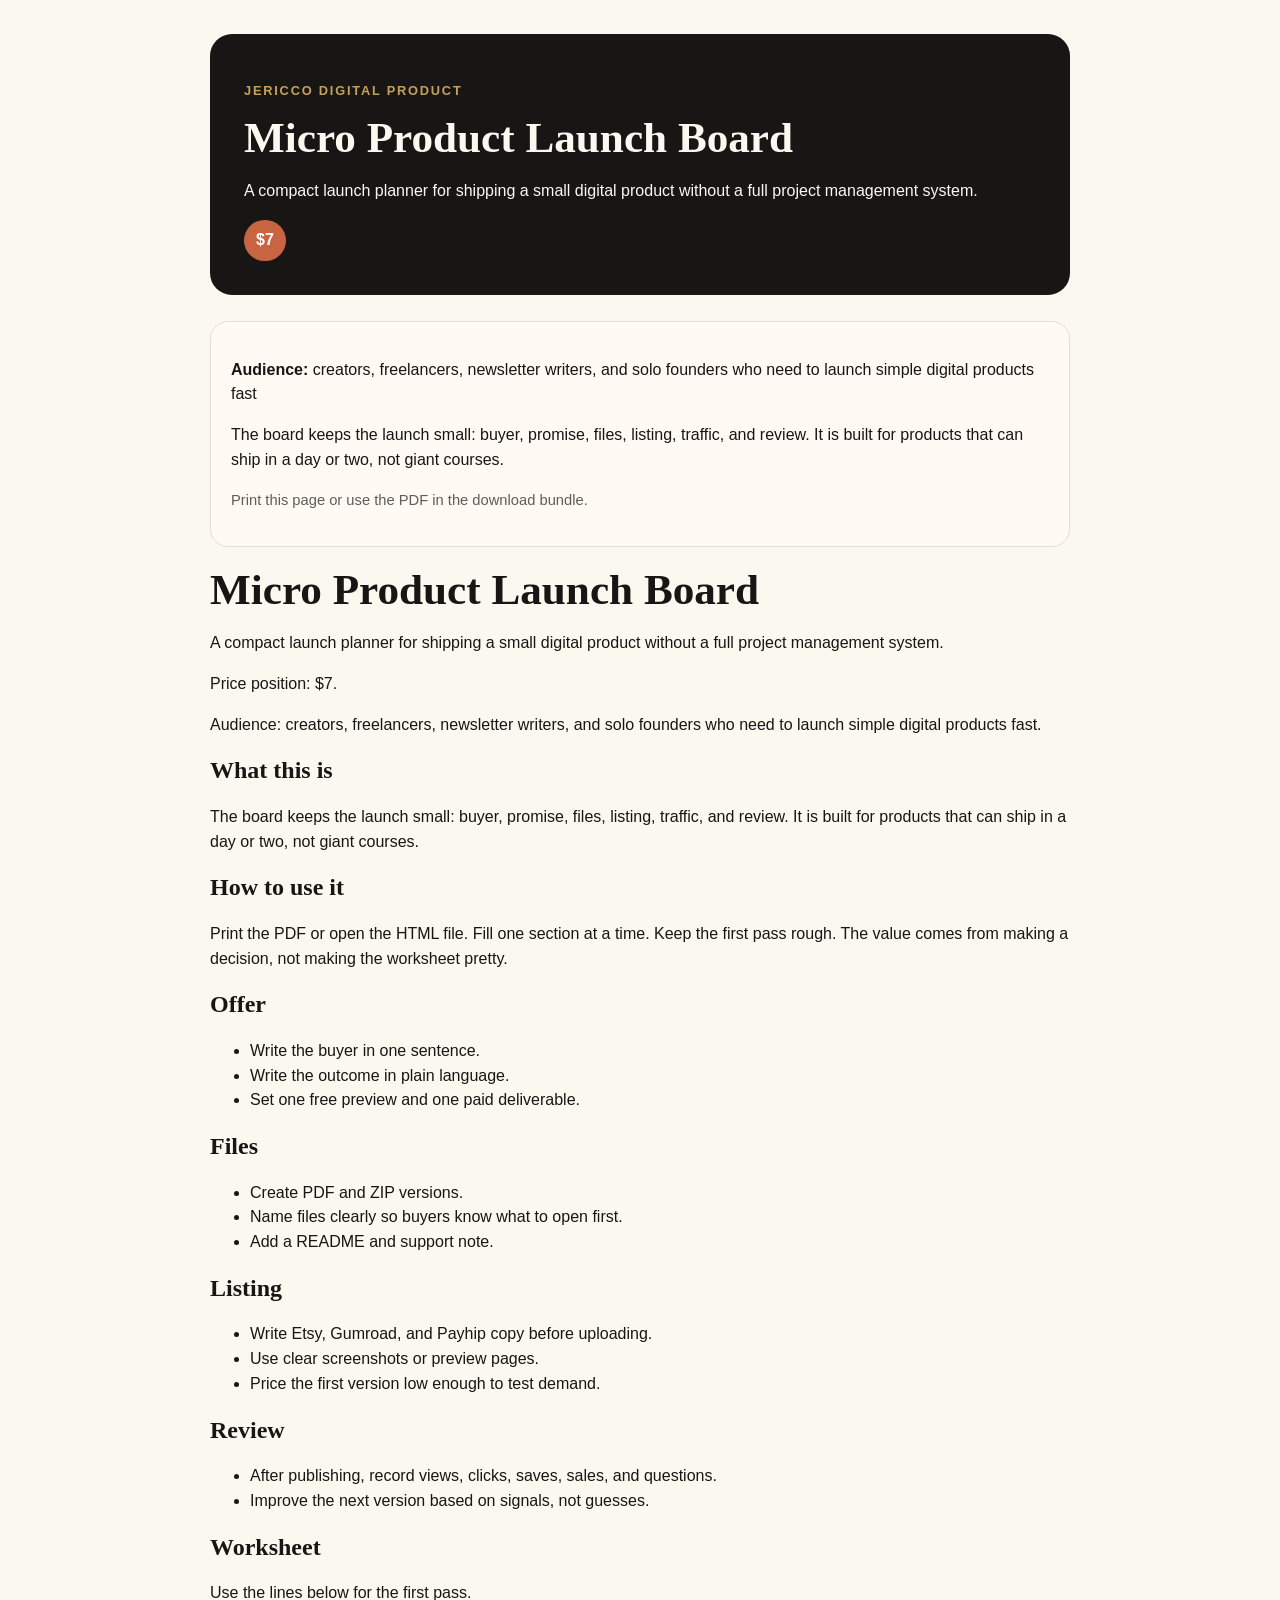
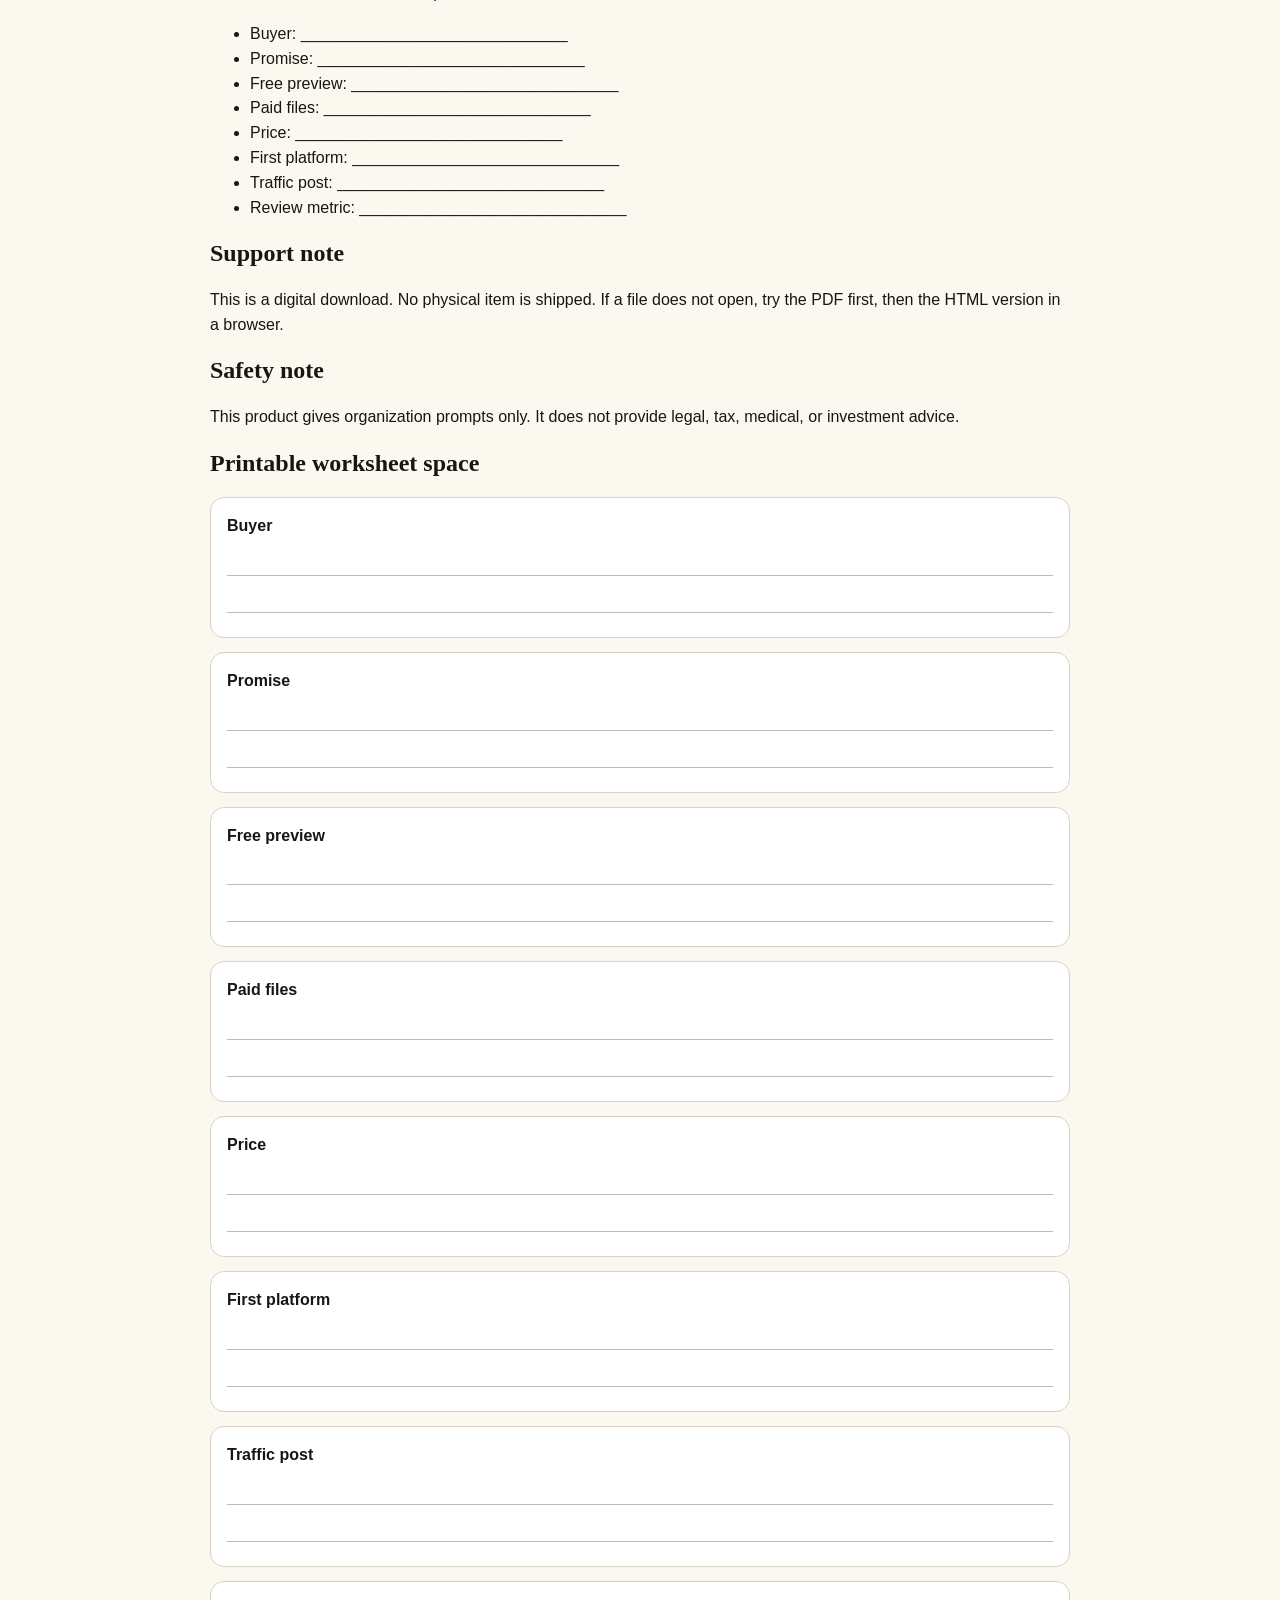
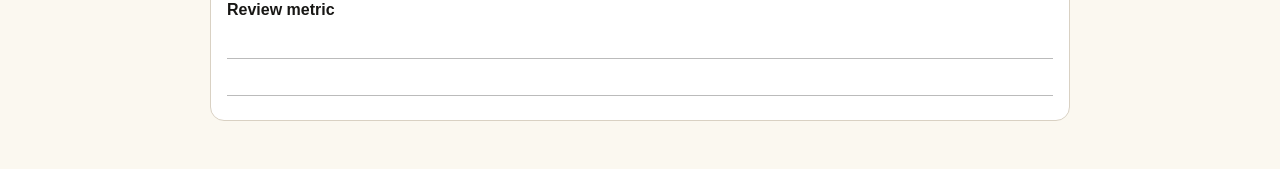
==== product/daily/2026-07-02/micro-product-launch-board/index.html @ 6ecd6752 "Publish catalog update: product/daily/2026-07-02/micro-product-launch-board/index.html" ====
<!doctype html><html lang="en"><head><meta charset="utf-8"><meta name="viewport" content="width=device-width, initial-scale=1"><title>Micro Product Launch Board | JERICCO</title><meta name="description" content="A compact launch planner for shipping a small digital product without a full project management system."><style>body{font-family:Arial,Helvetica,sans-serif;line-height:1.55;color:#171614;background:#fbf8f0;margin:0}main{max-width:860px;margin:0 auto;padding:34px 20px}.cover{background:#171614;color:#fbf8f0;padding:34px;border-radius:22px;margin-bottom:26px}.eyebrow{letter-spacing:.14em;text-transform:uppercase;color:#c6a15b;font-size:.8rem;font-weight:700}h1,h2,h3{font-family:Georgia,serif;line-height:1.15}h1{font-size:2.7rem;margin:.2rem 0 .6rem}.card{background:#fffaf3;border:1px solid #e7dfd1;border-radius:18px;padding:20px;margin:18px 0}.worksheet{border:1px solid #d9d1c3;background:#fff;padding:16px;border-radius:14px;margin:14px 0}.line{border-bottom:1px solid #bbb;min-height:28px;margin:8px 0}.small{color:#5e5d59;font-size:.94rem}.price{display:inline-block;background:#c96442;color:white;padding:8px 12px;border-radius:999px;font-weight:700}.print-note{font-size:.92rem;color:#5e5d59}@media print{body{background:white}.cover{border-radius:0}.no-print{display:none}}</style></head><body><main><section class="cover"><p class="eyebrow">JERICCO digital product</p><h1>Micro Product Launch Board</h1><p>A compact launch planner for shipping a small digital product without a full project management system.</p><span class="price">$7</span></section><section class="card"><p><strong>Audience:</strong> creators, freelancers, newsletter writers, and solo founders who need to launch simple digital products fast</p><p>The board keeps the launch small: buyer, promise, files, listing, traffic, and review. It is built for products that can ship in a day or two, not giant courses.</p><p class="print-note">Print this page or use the PDF in the download bundle.</p></section><h1>Micro Product Launch Board</h1>
<p>A compact launch planner for shipping a small digital product without a full project management system.</p>
<p>Price position: $7.</p>
<p>Audience: creators, freelancers, newsletter writers, and solo founders who need to launch simple digital products fast.</p>
<h2>What this is</h2>
<p>The board keeps the launch small: buyer, promise, files, listing, traffic, and review. It is built for products that can ship in a day or two, not giant courses.</p>
<h2>How to use it</h2>
<p>Print the PDF or open the HTML file. Fill one section at a time. Keep the first pass rough. The value comes from making a decision, not making the worksheet pretty.</p>
<h2>Offer</h2>
<ul>
<li>Write the buyer in one sentence.</li>
<li>Write the outcome in plain language.</li>
<li>Set one free preview and one paid deliverable.</li>
</ul>
<h2>Files</h2>
<ul>
<li>Create PDF and ZIP versions.</li>
<li>Name files clearly so buyers know what to open first.</li>
<li>Add a README and support note.</li>
</ul>
<h2>Listing</h2>
<ul>
<li>Write Etsy, Gumroad, and Payhip copy before uploading.</li>
<li>Use clear screenshots or preview pages.</li>
<li>Price the first version low enough to test demand.</li>
</ul>
<h2>Review</h2>
<ul>
<li>After publishing, record views, clicks, saves, sales, and questions.</li>
<li>Improve the next version based on signals, not guesses.</li>
</ul>
<h2>Worksheet</h2>
<p>Use the lines below for the first pass.</p>
<ul>
<li>Buyer: ______________________________</li>
<li>Promise: ______________________________</li>
<li>Free preview: ______________________________</li>
<li>Paid files: ______________________________</li>
<li>Price: ______________________________</li>
<li>First platform: ______________________________</li>
<li>Traffic post: ______________________________</li>
<li>Review metric: ______________________________</li>
</ul>
<h2>Support note</h2>
<p>This is a digital download. No physical item is shipped. If a file does not open, try the PDF first, then the HTML version in a browser.</p>
<h2>Safety note</h2>
<p>This product gives organization prompts only. It does not provide legal, tax, medical, or investment advice.</p><h2>Printable worksheet space</h2><div class='worksheet'><strong>Buyer</strong><div class='line'></div><div class='line'></div></div>
<div class='worksheet'><strong>Promise</strong><div class='line'></div><div class='line'></div></div>
<div class='worksheet'><strong>Free preview</strong><div class='line'></div><div class='line'></div></div>
<div class='worksheet'><strong>Paid files</strong><div class='line'></div><div class='line'></div></div>
<div class='worksheet'><strong>Price</strong><div class='line'></div><div class='line'></div></div>
<div class='worksheet'><strong>First platform</strong><div class='line'></div><div class='line'></div></div>
<div class='worksheet'><strong>Traffic post</strong><div class='line'></div><div class='line'></div></div>
<div class='worksheet'><strong>Review metric</strong><div class='line'></div><div class='line'></div></div></main></body></html>
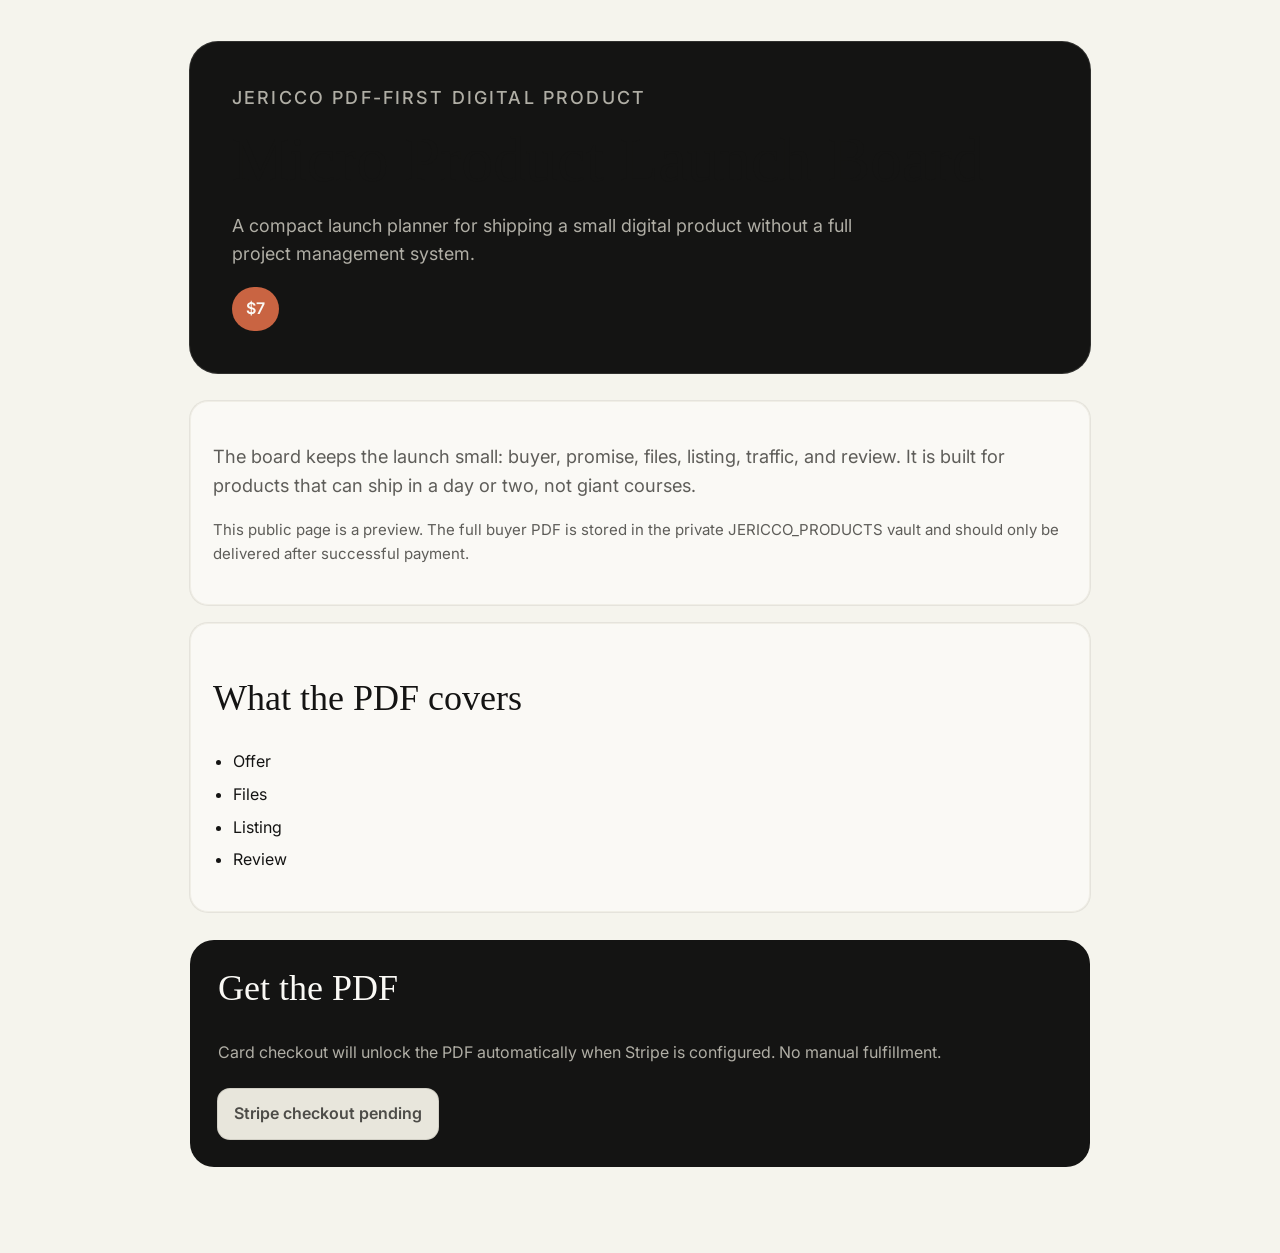
==== commit 16717898: "Publish catalog update: product/daily/2026-07-02/micro-product-launch-board/index.html" ====
--- a/product/daily/2026-07-02/micro-product-launch-board/index.html
+++ b/product/daily/2026-07-02/micro-product-launch-board/index.html
@@ -1,54 +1,6 @@
-<!doctype html><html lang="en"><head><meta charset="utf-8"><meta name="viewport" content="width=device-width, initial-scale=1"><title>Micro Product Launch Board | JERICCO</title><meta name="description" content="A compact launch planner for shipping a small digital product without a full project management system."><style>body{font-family:Arial,Helvetica,sans-serif;line-height:1.55;color:#171614;background:#fbf8f0;margin:0}main{max-width:860px;margin:0 auto;padding:34px 20px}.cover{background:#171614;color:#fbf8f0;padding:34px;border-radius:22px;margin-bottom:26px}.eyebrow{letter-spacing:.14em;text-transform:uppercase;color:#c6a15b;font-size:.8rem;font-weight:700}h1,h2,h3{font-family:Georgia,serif;line-height:1.15}h1{font-size:2.7rem;margin:.2rem 0 .6rem}.card{background:#fffaf3;border:1px solid #e7dfd1;border-radius:18px;padding:20px;margin:18px 0}.worksheet{border:1px solid #d9d1c3;background:#fff;padding:16px;border-radius:14px;margin:14px 0}.line{border-bottom:1px solid #bbb;min-height:28px;margin:8px 0}.small{color:#5e5d59;font-size:.94rem}.price{display:inline-block;background:#c96442;color:white;padding:8px 12px;border-radius:999px;font-weight:700}.print-note{font-size:.92rem;color:#5e5d59}@media print{body{background:white}.cover{border-radius:0}.no-print{display:none}}</style></head><body><main><section class="cover"><p class="eyebrow">JERICCO digital product</p><h1>Micro Product Launch Board</h1><p>A compact launch planner for shipping a small digital product without a full project management system.</p><span class="price">$7</span></section><section class="card"><p><strong>Audience:</strong> creators, freelancers, newsletter writers, and solo founders who need to launch simple digital products fast</p><p>The board keeps the launch small: buyer, promise, files, listing, traffic, and review. It is built for products that can ship in a day or two, not giant courses.</p><p class="print-note">Print this page or use the PDF in the download bundle.</p></section><h1>Micro Product Launch Board</h1>
-<p>A compact launch planner for shipping a small digital product without a full project management system.</p>
-<p>Price position: $7.</p>
-<p>Audience: creators, freelancers, newsletter writers, and solo founders who need to launch simple digital products fast.</p>
-<h2>What this is</h2>
-<p>The board keeps the launch small: buyer, promise, files, listing, traffic, and review. It is built for products that can ship in a day or two, not giant courses.</p>
-<h2>How to use it</h2>
-<p>Print the PDF or open the HTML file. Fill one section at a time. Keep the first pass rough. The value comes from making a decision, not making the worksheet pretty.</p>
-<h2>Offer</h2>
-<ul>
-<li>Write the buyer in one sentence.</li>
-<li>Write the outcome in plain language.</li>
-<li>Set one free preview and one paid deliverable.</li>
-</ul>
-<h2>Files</h2>
-<ul>
-<li>Create PDF and ZIP versions.</li>
-<li>Name files clearly so buyers know what to open first.</li>
-<li>Add a README and support note.</li>
-</ul>
-<h2>Listing</h2>
-<ul>
-<li>Write Etsy, Gumroad, and Payhip copy before uploading.</li>
-<li>Use clear screenshots or preview pages.</li>
-<li>Price the first version low enough to test demand.</li>
-</ul>
-<h2>Review</h2>
-<ul>
-<li>After publishing, record views, clicks, saves, sales, and questions.</li>
-<li>Improve the next version based on signals, not guesses.</li>
-</ul>
-<h2>Worksheet</h2>
-<p>Use the lines below for the first pass.</p>
-<ul>
-<li>Buyer: ______________________________</li>
-<li>Promise: ______________________________</li>
-<li>Free preview: ______________________________</li>
-<li>Paid files: ______________________________</li>
-<li>Price: ______________________________</li>
-<li>First platform: ______________________________</li>
-<li>Traffic post: ______________________________</li>
-<li>Review metric: ______________________________</li>
-</ul>
-<h2>Support note</h2>
-<p>This is a digital download. No physical item is shipped. If a file does not open, try the PDF first, then the HTML version in a browser.</p>
-<h2>Safety note</h2>
-<p>This product gives organization prompts only. It does not provide legal, tax, medical, or investment advice.</p><h2>Printable worksheet space</h2><div class='worksheet'><strong>Buyer</strong><div class='line'></div><div class='line'></div></div>
-<div class='worksheet'><strong>Promise</strong><div class='line'></div><div class='line'></div></div>
-<div class='worksheet'><strong>Free preview</strong><div class='line'></div><div class='line'></div></div>
-<div class='worksheet'><strong>Paid files</strong><div class='line'></div><div class='line'></div></div>
-<div class='worksheet'><strong>Price</strong><div class='line'></div><div class='line'></div></div>
-<div class='worksheet'><strong>First platform</strong><div class='line'></div><div class='line'></div></div>
-<div class='worksheet'><strong>Traffic post</strong><div class='line'></div><div class='line'></div></div>
-<div class='worksheet'><strong>Review metric</strong><div class='line'></div><div class='line'></div></div></main></body></html>+<!doctype html><html lang="en"><head><meta charset="utf-8"><meta name="viewport" content="width=device-width, initial-scale=1"><title>Micro Product Launch Board | JERICCO</title><meta name="description" content="A compact launch planner for shipping a small digital product without a full project management system."><style>@import url('https://fonts.googleapis.com/css2?family=Inter:wght@300;400;500;600&display=swap');
+:root{--paper:#f5f4ed;--ivory:#faf9f5;--ink:#141413;--muted:#5e5d59;--stone:#87867f;--border:#e8e6dc;--line:#f0eee6;--terra:#c96442;--terra2:#d97757;--dark:#30302e;--silver:#b0aea5}
+*{box-sizing:border-box}body{font-family:'Anthropic Sans',Inter,system-ui,-apple-system,'Segoe UI',Arial,sans-serif;line-height:1.6;color:var(--ink);background:var(--paper);margin:0}main{max-width:940px;margin:0 auto;padding:42px 20px 58px}.cover{background:var(--ink);color:var(--ivory);padding:42px;border-radius:28px;margin-bottom:28px;box-shadow:0 0 0 1px var(--dark)}.eyebrow{letter-spacing:.12em;text-transform:uppercase;color:#c6a15b;font-size:.75rem;font-weight:500;margin:0 0 12px}.cover h1{font-family:'Anthropic Serif',Georgia,serif;font-size:clamp(2.3rem,5vw,4rem);font-weight:500;line-height:1.08;margin:.1rem 0 .8rem}.cover p{max-width:680px;color:var(--silver);font-size:1.12rem}.price{display:inline-block;background:var(--terra);color:var(--ivory);padding:9px 14px;border-radius:999px;font-weight:600}.card,.worksheet{background:var(--ivory);border:1px solid var(--line);border-radius:18px;padding:22px;margin:18px 0;box-shadow:0 0 0 1px rgba(209,207,197,.45)}h1,h2,h3{font-family:'Anthropic Serif',Georgia,serif;font-weight:500;line-height:1.16;color:var(--ink)}h2{font-size:clamp(1.6rem,3vw,2.25rem);margin-top:32px}h3{font-size:1.25rem}.lead{font-size:1.14rem;color:var(--muted)}.small{color:var(--muted);font-size:.94rem}.line{border-bottom:1px solid #cfcabf;min-height:30px;margin:10px 0}.button{display:inline-flex;align-items:center;justify-content:center;background:var(--terra);color:var(--ivory);padding:12px 16px;border-radius:12px;text-decoration:none;font-weight:600;margin:8px 8px 0 0}.button.secondary{background:#e8e6dc;color:#4d4c48;box-shadow:0 0 0 1px #d1cfc5}.button.dark{background:var(--dark);color:var(--ivory)}.paywall{background:var(--ink);color:var(--ivory);border-radius:24px;padding:28px;margin:28px 0}.paywall h2{color:var(--ivory);margin-top:0}.paywall p{color:var(--silver)}ul{padding-left:1.25rem}.preview-list li{margin:.45rem 0}.print-note{font-size:.92rem;color:var(--muted)}@media print{body{background:white}.cover,.paywall{border-radius:0}.no-print{display:none}}</style></head><body><main><section class="cover"><p class="eyebrow">JERICCO PDF-first digital product</p><h1>Micro Product Launch Board</h1><p>A compact launch planner for shipping a small digital product without a full project management system.</p><span class="price">$7</span></section><section class='card'><p class='lead'>The board keeps the launch small: buyer, promise, files, listing, traffic, and review. It is built for products that can ship in a day or two, not giant courses.</p><p class='small'>This public page is a preview. The full buyer PDF is stored in the private JERICCO_PRODUCTS vault and should only be delivered after successful payment.</p></section><section class='card'><h2>What the PDF covers</h2><ul class='preview-list'><li>Offer</li>
+<li>Files</li>
+<li>Listing</li>
+<li>Review</li></ul></section><section class='paywall'><h2>Get the PDF</h2><p>Card checkout will unlock the PDF automatically when Stripe is configured. No manual fulfillment.</p><span class='button secondary'>Stripe checkout pending</span></section></main></body></html>
